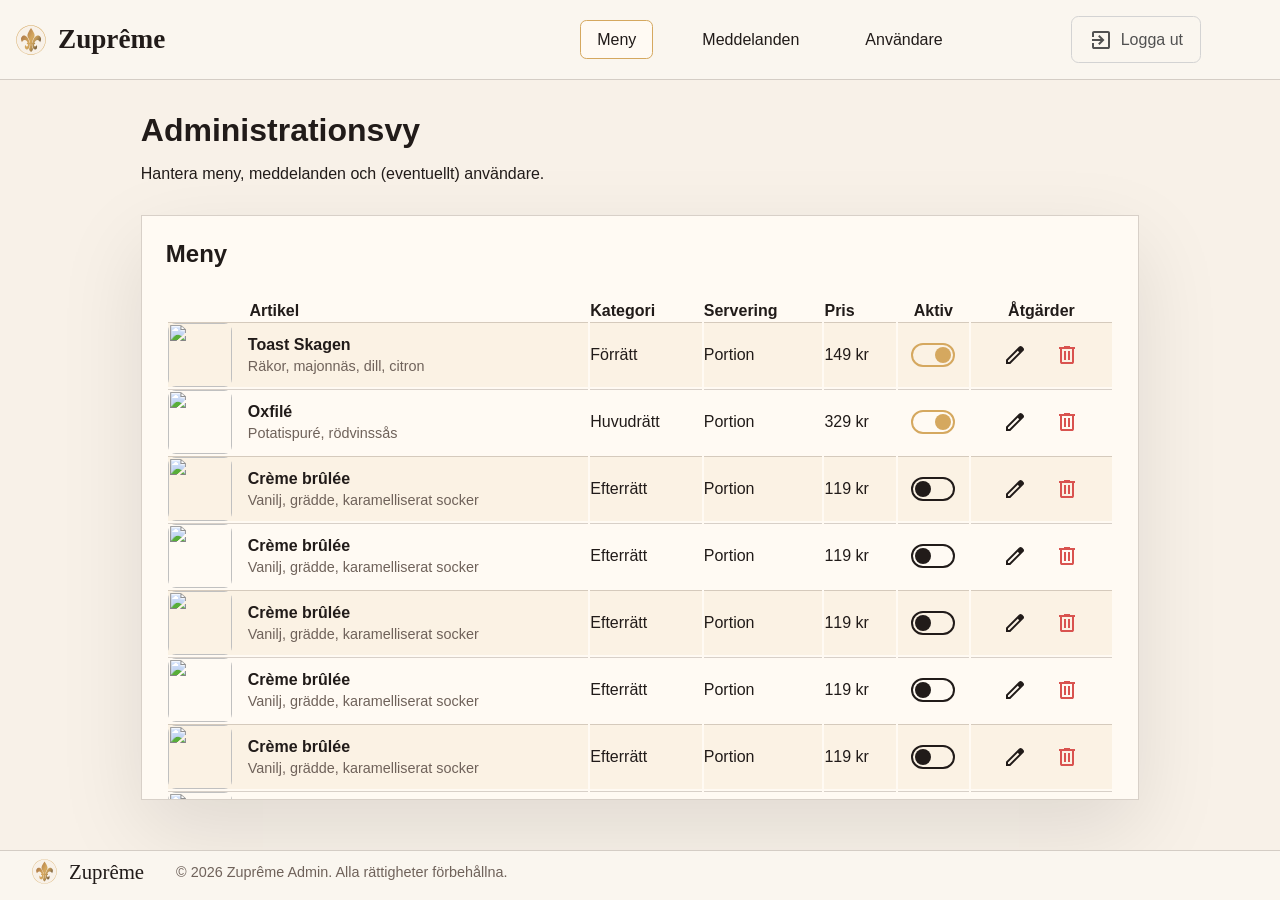
==== admin.html @ f4b2a922 "feat:create static admin dashboard w sample data" ====
<!doctype html>
<html lang="sv">
  <head>
    <meta charset="UTF-8" />
    <meta name="viewport" content="width=device-width, initial-scale=1.0" />
    <title>Zupreme Restaurant Administrationsvy</title>
    <link rel="icon" href="favicon.ico" />
    <link rel="stylesheet" href="assets/styles/global.css" />
    <link rel="stylesheet" href="assets/styles/admin.css" />
    <script src="assets/js/admin.js" defer></script>
  </head>
  <body>
    <header class="site-header">
      <a class="brand" href="/">
        <img src="assets/images/logo.svg" width="30" height="30" alt="" />
        <span class="site-name">Zuprême</span>
      </a>

      <nav class="admin-nav" aria-label="Administrationsvy">
        <div class="admin-tabs" role="tablist" aria-label="Administrationsvyer">
          <button
            id="tab-menu"
            role="tab"
            aria-selected="true"
            aria-controls="panel-menu"
            type="button"
          >
            Meny
          </button>

          <button
            id="tab-messages"
            role="tab"
            aria-selected="false"
            aria-controls="panel-messages"
            type="button"
          >
            Meddelanden
          </button>

          <button
            id="tab-users"
            role="tab"
            aria-selected="false"
            aria-controls="panel-users"
            type="button"
          >
            Användare
          </button>
        </div>

        <ul id="logout-menu" class="nav-menu">
          <li>
            <button type="button" id="logout-button">
              <span class="icon exit" aria-hidden="true"></span>
              Logga ut
            </button>
          </li>
        </ul>
      </nav>
    </header>
    <main class="admin-dashboard">
      <h1 id="admin-title">Administrationsvy</h1>
      <p>Hantera meny, meddelanden och (eventuellt) användare.</p>
      <section
        class="admin-card"
        id="panel-messages"
        role="tabpanel"
        aria-labelledby="tab-messages"
        hidden
      >
        <h2 class="admin-header">Meddelanden</h2>
        <table class="admin-table messages">
          <thead>
            <tr>
              <th>Datum</th>
              <th>Tid</th>
              <th>Avsändare</th>
              <th>Ämne</th>
              <th>Förhandsvisning</th>
              <th>Status</th>
              <th>Åtgärder</th>
            </tr>
          </thead>

          <tbody>
            <tr>
              <td>2026-06-30</td>
              <td>14:34</td>
              <td>Anna Karlsson</td>
              <td>Middag</td>
              <td>Hej, vill bara påminna om vår bokning imorgon.</td>
              <td>Oläst</td>
              <td>
                <div class="actions">
                  <button type="button" aria-label="Öppna">
                    <span class="icon visibility" aria-hidden="true"></span>
                  </button>
                  <button type="button" aria-label="Markera som läst">
                    <span class="icon email-read" aria-hidden="true"></span>
                  </button>
                  <button type="button" class="cancel" aria-label="Ta bort">
                    <span class="icon delete" aria-hidden="true"></span>
                  </button>
                </div>
              </td>
            </tr>
            <tr>
              <td>2026-06-30</td>
              <td>14:34</td>
              <td>Malin Svensson</td>
              <td>Allergier</td>
              <td>
                Hej! Jag undrar om ni kan anpassa menyn för personer med
                nötallergi?
              </td>
              <td>Läst</td>
              <td>
                <div class="actions">
                  <button type="button" aria-label="Öppna">
                    <span class="icon visibility" aria-hidden="true"></span>
                  </button>
                  <button type="button" aria-label="Markera som läst">
                    <span class="icon email-read" aria-hidden="true"></span>
                  </button>
                  <button type="button" class="cancel" aria-label="Ta bort">
                    <span class="icon delete" aria-hidden="true"></span>
                  </button>
                </div>
              </td>
            </tr>
            <tr>
              <td>2026-06-30</td>
              <td>14:34</td>
              <td>Sven Andersson</td>
              <td>Mat</td>
              <td>
                Hej, jag undrar om ni kan anpassa menyn för personer med
                glutenintolerans?
              </td>
              <td>Avvisat</td>
              <td>
                <div class="actions">
                  <button type="button" aria-label="Öppna">
                    <span class="icon visibility" aria-hidden="true"></span>
                  </button>
                  <button type="button" aria-label="Markera som läst">
                    <span class="icon email-read" aria-hidden="true"></span>
                  </button>
                  <button type="button" class="cancel" aria-label="Ta bort">
                    <span class="icon delete" aria-hidden="true"></span>
                  </button>
                </div>
              </td>
            </tr>
            <tr>
              <td>2026-06-30</td>
              <td>14:34</td>
              <td>Peter Johansson</td>
              <td>Lunch</td>
              <td>
                Hej, jag undrar om ni kan anpassa menyn för personer med
                laktosintolerans?
              </td>
              <td>Besvarat</td>
              <td>
                <div class="actions">
                  <button type="button" aria-label="Öppna">
                    <span class="icon visibility" aria-hidden="true"></span>
                  </button>
                  <button type="button" aria-label="Markera som läst">
                    <span class="icon email-read" aria-hidden="true"></span>
                  </button>
                  <button type="button" class="cancel" aria-label="Ta bort">
                    <span class="icon delete" aria-hidden="true"></span>
                  </button>
                </div>
              </td>
            </tr>
            <tr>
              <td>2026-06-30</td>
              <td>14:34</td>
              <td>Anna Karlsson</td>
              <td>Middag</td>
              <td>Hej, vill bara påminna om vår bokning imorgon.</td>
              <td>Oläst</td>
              <td>
                <div class="actions">
                  <button type="button" aria-label="Öppna">
                    <span class="icon visibility" aria-hidden="true"></span>
                  </button>
                  <button type="button" aria-label="Markera som läst">
                    <span class="icon email-read" aria-hidden="true"></span>
                  </button>
                  <button type="button" class="cancel" aria-label="Ta bort">
                    <span class="icon delete" aria-hidden="true"></span>
                  </button>
                </div>
              </td>
            </tr>
            <tr>
              <td>2026-06-30</td>
              <td>14:34</td>
              <td>Malin Svensson</td>
              <td>Allergier</td>
              <td>
                Hej! Jag undrar om ni kan anpassa menyn för personer med
                nötallergi?
              </td>
              <td>Läst</td>
              <td>
                <div class="actions">
                  <button type="button" aria-label="Öppna">
                    <span class="icon visibility" aria-hidden="true"></span>
                  </button>
                  <button type="button" aria-label="Markera som läst">
                    <span class="icon email-read" aria-hidden="true"></span>
                  </button>
                  <button type="button" class="cancel" aria-label="Ta bort">
                    <span class="icon delete" aria-hidden="true"></span>
                  </button>
                </div>
              </td>
            </tr>
            <tr>
              <td>2026-06-30</td>
              <td>14:34</td>
              <td>Sven Andersson</td>
              <td>Mat</td>
              <td>
                Hej, jag undrar om ni kan anpassa menyn för personer med
                glutenintolerans?
              </td>
              <td>Avvisat</td>
              <td>
                <div class="actions">
                  <button type="button" aria-label="Öppna">
                    <span class="icon visibility" aria-hidden="true"></span>
                  </button>
                  <button type="button" aria-label="Markera som läst">
                    <span class="icon email-read" aria-hidden="true"></span>
                  </button>
                  <button type="button" class="cancel" aria-label="Ta bort">
                    <span class="icon delete" aria-hidden="true"></span>
                  </button>
                </div>
              </td>
            </tr>
            <tr>
              <td>2026-06-30</td>
              <td>14:34</td>
              <td>Peter Johansson</td>
              <td>Lunch</td>
              <td>
                Hej, jag undrar om ni kan anpassa menyn för personer med
                laktosintolerans?
              </td>
              <td>Besvarat</td>
              <td>
                <div class="actions">
                  <button type="button" aria-label="Öppna">
                    <span class="icon visibility" aria-hidden="true"></span>
                  </button>
                  <button type="button" aria-label="Markera som läst">
                    <span class="icon email-read" aria-hidden="true"></span>
                  </button>
                  <button type="button" class="cancel" aria-label="Ta bort">
                    <span class="icon delete" aria-hidden="true"></span>
                  </button>
                </div>
              </td>
            </tr>
          </tbody>
        </table>
      </section>
      <section
        class="admin-card"
        id="panel-menu"
        role="tabpanel"
        aria-labelledby="tab-menu"
      >
        <h2 class="admin-header">Meny</h2>
        <table class="admin-table menu">
          <thead>
            <tr>
              <th>Artikel</th>
              <th>Kategori</th>
              <th>Servering</th>
              <th>Pris</th>
              <th>Aktiv</th>
              <th>Åtgärder</th>
            </tr>
          </thead>
          <tbody>
            <tr>
              <td>
                <div class="dish">
                  <img src="assets/images/dish-placeholder.jpg" alt="" />

                  <div class="dish-content">
                    <span class="dish-name">Toast Skagen</span>
                    <span class="dish-ingredients">
                      Räkor, majonnäs, dill, citron
                    </span>
                  </div>
                </div>
              </td>

              <td>Förrätt</td>
              <td>Portion</td>
              <td>149 kr</td>

              <td>
                <label class="toggle">
                  <input type="checkbox" checked />
                  <span class="slider"></span>
                </label>
              </td>

              <td>
                <div class="actions">
                  <button type="button" aria-label="Redigera Toast Skagen">
                    <span class="icon edit" aria-hidden="true"></span>
                  </button>

                  <button
                    type="button"
                    class="cancel"
                    aria-label="Ta bort Toast Skagen"
                  >
                    <span class="icon delete" aria-hidden="true"></span>
                  </button>
                </div>
              </td>
            </tr>

            <tr>
              <td>
                <div class="dish">
                  <img src="assets/images/dish-placeholder.jpg" alt="" />

                  <div class="dish-content">
                    <span class="dish-name">Oxfilé</span>
                    <span class="dish-ingredients">
                      Potatispuré, rödvinssås
                    </span>
                  </div>
                </div>
              </td>

              <td>Huvudrätt</td>
              <td>Portion</td>
              <td>329 kr</td>

              <td>
                <label class="toggle">
                  <input type="checkbox" checked />
                  <span class="slider"></span>
                </label>
              </td>

              <td>
                <div class="actions">
                  <button type="button" aria-label="Redigera Oxfilé">
                    <span class="icon edit" aria-hidden="true"></span>
                  </button>

                  <button
                    type="button"
                    class="cancel"
                    aria-label="Ta bort Oxfilé"
                  >
                    <span class="icon delete" aria-hidden="true"></span>
                  </button>
                </div>
              </td>
            </tr>

            <tr>
              <td>
                <div class="dish">
                  <img src="assets/images/dish-placeholder.jpg" alt="" />

                  <div class="dish-content">
                    <span class="dish-name">Crème brûlée</span>
                    <span class="dish-ingredients">
                      Vanilj, grädde, karamelliserat socker
                    </span>
                  </div>
                </div>
              </td>

              <td>Efterrätt</td>
              <td>Portion</td>
              <td>119 kr</td>

              <td>
                <label class="toggle">
                  <input type="checkbox" />
                  <span class="slider"></span>
                </label>
              </td>

              <td>
                <div class="actions">
                  <button type="button" aria-label="Redigera Crème brûlée">
                    <span class="icon edit" aria-hidden="true"></span>
                  </button>

                  <button
                    type="button"
                    class="cancel"
                    aria-label="Ta bort Crème brûlée"
                  >
                    <span class="icon delete" aria-hidden="true"></span>
                  </button>
                </div>
              </td>
            </tr>
            <tr>
              <td>
                <div class="dish">
                  <img src="assets/images/dish-placeholder.jpg" alt="" />

                  <div class="dish-content">
                    <span class="dish-name">Crème brûlée</span>
                    <span class="dish-ingredients">
                      Vanilj, grädde, karamelliserat socker
                    </span>
                  </div>
                </div>
              </td>

              <td>Efterrätt</td>
              <td>Portion</td>
              <td>119 kr</td>

              <td>
                <label class="toggle">
                  <input type="checkbox" />
                  <span class="slider"></span>
                </label>
              </td>

              <td>
                <div class="actions">
                  <button type="button" aria-label="Redigera Crème brûlée">
                    <span class="icon edit" aria-hidden="true"></span>
                  </button>

                  <button
                    type="button"
                    class="cancel"
                    aria-label="Ta bort Crème brûlée"
                  >
                    <span class="icon delete" aria-hidden="true"></span>
                  </button>
                </div>
              </td>
            </tr>
            <tr>
              <td>
                <div class="dish">
                  <img src="assets/images/dish-placeholder.jpg" alt="" />

                  <div class="dish-content">
                    <span class="dish-name">Crème brûlée</span>
                    <span class="dish-ingredients">
                      Vanilj, grädde, karamelliserat socker
                    </span>
                  </div>
                </div>
              </td>

              <td>Efterrätt</td>
              <td>Portion</td>
              <td>119 kr</td>

              <td>
                <label class="toggle">
                  <input type="checkbox" />
                  <span class="slider"></span>
                </label>
              </td>

              <td>
                <div class="actions">
                  <button type="button" aria-label="Redigera Crème brûlée">
                    <span class="icon edit" aria-hidden="true"></span>
                  </button>

                  <button
                    type="button"
                    class="cancel"
                    aria-label="Ta bort Crème brûlée"
                  >
                    <span class="icon delete" aria-hidden="true"></span>
                  </button>
                </div>
              </td>
            </tr>
            <tr>
              <td>
                <div class="dish">
                  <img src="assets/images/dish-placeholder.jpg" alt="" />

                  <div class="dish-content">
                    <span class="dish-name">Crème brûlée</span>
                    <span class="dish-ingredients">
                      Vanilj, grädde, karamelliserat socker
                    </span>
                  </div>
                </div>
              </td>

              <td>Efterrätt</td>
              <td>Portion</td>
              <td>119 kr</td>

              <td>
                <label class="toggle">
                  <input type="checkbox" />
                  <span class="slider"></span>
                </label>
              </td>

              <td>
                <div class="actions">
                  <button type="button" aria-label="Redigera Crème brûlée">
                    <span class="icon edit" aria-hidden="true"></span>
                  </button>

                  <button
                    type="button"
                    class="cancel"
                    aria-label="Ta bort Crème brûlée"
                  >
                    <span class="icon delete" aria-hidden="true"></span>
                  </button>
                </div>
              </td>
            </tr>
            <tr>
              <td>
                <div class="dish">
                  <img src="assets/images/dish-placeholder.jpg" alt="" />

                  <div class="dish-content">
                    <span class="dish-name">Crème brûlée</span>
                    <span class="dish-ingredients">
                      Vanilj, grädde, karamelliserat socker
                    </span>
                  </div>
                </div>
              </td>

              <td>Efterrätt</td>
              <td>Portion</td>
              <td>119 kr</td>

              <td>
                <label class="toggle">
                  <input type="checkbox" />
                  <span class="slider"></span>
                </label>
              </td>

              <td>
                <div class="actions">
                  <button type="button" aria-label="Redigera Crème brûlée">
                    <span class="icon edit" aria-hidden="true"></span>
                  </button>

                  <button
                    type="button"
                    class="cancel"
                    aria-label="Ta bort Crème brûlée"
                  >
                    <span class="icon delete" aria-hidden="true"></span>
                  </button>
                </div>
              </td>
            </tr>
            <tr>
              <td>
                <div class="dish">
                  <img src="assets/images/dish-placeholder.jpg" alt="" />

                  <div class="dish-content">
                    <span class="dish-name">Crème brûlée</span>
                    <span class="dish-ingredients">
                      Vanilj, grädde, karamelliserat socker
                    </span>
                  </div>
                </div>
              </td>

              <td>Efterrätt</td>
              <td>Portion</td>
              <td>119 kr</td>

              <td>
                <label class="toggle">
                  <input type="checkbox" />
                  <span class="slider"></span>
                </label>
              </td>

              <td>
                <div class="actions">
                  <button type="button" aria-label="Redigera Crème brûlée">
                    <span class="icon edit" aria-hidden="true"></span>
                  </button>

                  <button
                    type="button"
                    class="cancel"
                    aria-label="Ta bort Crème brûlée"
                  >
                    <span class="icon delete" aria-hidden="true"></span>
                  </button>
                </div>
              </td>
            </tr>
            <tr>
              <td>
                <div class="dish">
                  <img src="assets/images/dish-placeholder.jpg" alt="" />

                  <div class="dish-content">
                    <span class="dish-name">Crème brûlée</span>
                    <span class="dish-ingredients">
                      Vanilj, grädde, karamelliserat socker
                    </span>
                  </div>
                </div>
              </td>

              <td>Efterrätt</td>
              <td>Portion</td>
              <td>119 kr</td>

              <td>
                <label class="toggle">
                  <input type="checkbox" />
                  <span class="slider"></span>
                </label>
              </td>

              <td>
                <div class="actions">
                  <button type="button" aria-label="Redigera Crème brûlée">
                    <span class="icon edit" aria-hidden="true"></span>
                  </button>

                  <button
                    type="button"
                    class="cancel"
                    aria-label="Ta bort Crème brûlée"
                  >
                    <span class="icon delete" aria-hidden="true"></span>
                  </button>
                </div>
              </td>
            </tr>
          </tbody>
        </table>
      </section>
      <section
        class="admin-card"
        id="panel-users"
        role="tabpanel"
        aria-labelledby="tab-users"
        hidden
      >
        <h2 class="admin-header">Användare</h2>
        <table class="admin-table users">
          <thead>
            <tr>
              <th>Namn</th>
              <th>E-post</th>
              <th>Roll</th>
              <th>Status</th>
              <th>Åtgärder</th>
            </tr>
          </thead>
          <tbody>
            <tr>
              <td>Förnamn Efternamn</td>
              <td>admin@zupreme.se</td>
              <td>
                <div class="role">
                  <span class="icon shield-person" aria-hidden="true"></span>
                  Administratör
                </div>
              </td>
              <td>
                <label class="toggle">
                  <input
                    type="checkbox"
                    checked
                    aria-label="Aktivera eller inaktivera användare"
                  />
                  <span class="slider"></span>
                </label>
              </td>
              <td>
                <div class="actions">
                  <button type="button" aria-label="Redigera">
                    <span class="icon edit" aria-hidden="true"> </span>
                  </button>
                  <button type="button" class="cancel" aria-label="Ta bort">
                    <span class="icon delete" aria-hidden="true"> </span>
                  </button>
                </div>
              </td>
            </tr>
            <tr>
              <td>Förnamn Efternamn</td>
              <td>editor@zupreme.se</td>
              <td>
                <div class="role">
                  <span class="icon person-edit" aria-hidden="true"> </span>
                  Redaktör
                </div>
              </td>
              <td>
                <label class="toggle">
                  <input
                    type="checkbox"
                    aria-label="Aktivera eller inaktivera användare"
                  />
                  <span class="slider"></span>
                </label>
              </td>
              <td>
                <div class="actions">
                  <button type="button" aria-label="Redigera">
                    <span class="icon edit" aria-hidden="true"> </span>
                  </button>

                  <button type="button" class="cancel" aria-label="Ta bort">
                    <span class="icon delete" aria-hidden="true"></span>
                  </button>
                </div>
              </td>
            </tr>
          </tbody>
        </table>
      </section>
    </main>
    <footer class="site-footer">
      <h2 class="sr-only">Varumärke</h2>
      <a class="brand" href="/">
        <img src="assets/images/logo.svg" width="25" height="25" alt="" />
        <span class="site-name">Zuprême</span>
      </a>
      <h2 class="sr-only">Juridisk information</h2>
      <p class="footer-copy">
        © 2026 Zuprême Admin. Alla rättigheter förbehållna.
      </p>
    </footer>
  </body>
</html>
---- assets/styles/global.css ----
/* ==========================================================
   VARIABLES
   ========================================================== */

:root {
  --font-display: 'Cormorant Garamond', serif;
  --font-body: 'Inter', sans-serif;
  --font-heading: 'Playfair Display', serif;

  --gold: #d5a85f;

  --bg: #f8f1e8;
  --surface: #fffaf3;
  --header-bg: #faf6ef;
  --text: #211b19;
  --muted: #6f625a;
  --border: rgba(80, 60, 45, 0.22);
  --pattern: rgba(120, 100, 85, 0.12);
  --shadow: rgba(0, 0, 0, 0.1);
  --danger: #d9534f;
}

/* ==========================================================
   RESET / BASE
   ========================================================== */

* {
  margin: 0;
  padding: 0;
  box-sizing: border-box;
}

body {
  min-height: 100svh;
  font-family: var(--font-body);
  background: var(--bg);
  color: var(--text);
  display: grid;
  grid-template-rows: auto 1fr auto;
}

.sr-only {
  position: absolute;
  left: -10000px;
  top: auto;
  width: 1px;
  height: 1px;
  overflow: hidden;
}

/* ==========================================================
   SHARED LAYOUT
   ========================================================== */

[hidden] {
  display: none !important;
}

.admin-login,
.admin-dashboard {
  max-width: 1400px;
  margin: 0 auto;
  padding: 2rem;
}

.nav-menu {
  display: flex;
  gap: 2rem;
  padding: 0;
  list-style: none;
}

.nav-menu button,
.admin-tabs button {
  padding: 0.6rem 1rem;
  font: inherit;
  font-size: 1rem;
  color: var(--text);
  background: transparent;
  border: 1px solid transparent;
  border-radius: 0.4rem;
  cursor: pointer;
}

.nav-menu button {
  display: inline-flex;
  align-items: center;
  gap: 0.5rem;
}

.nav-menu button:hover,
.admin-tabs button:hover {
  color: black;
  background: white;
  border-color: var(--gold);
}

.nav-menu button:focus-visible,
.admin-tabs button:focus-visible {
  outline: 2px solid var(--gold);
  outline-offset: 2px;
}

#logout-button {
  outline: 0.5px solid lightgray;
  color: rgb(81, 81, 81);
  margin: 0 4rem 0 5rem;
}

/* ==========================================================
   HEADER
   ========================================================== */

.site-header {
  position: sticky;
  top: 0;
  z-index: 1000;
  display: grid;
  grid-template-columns: 1fr auto;
  align-items: center;
  gap: 1rem;
  padding: 1rem;
  background: var(--header-bg);
  border-bottom: 1px solid var(--border);
  min-height: 80px;
}

/* ==========================================================
   BRAND & LOGO
   ========================================================== */

.brand,
.site-footer a {
  display: inline-flex;
  align-items: center;
  gap: 0.75rem;
  justify-self: start;
  color: inherit;
  text-decoration: none;
}

.site-name {
  font-family: var(--font-display);
  font-size: 1.7rem;
  font-weight: 700;
  color: var(--text);
}

.logo-wrapper {
  display: inline-flex;
}

.logo-wrapper img {
  display: block;
  width: 30px;
  height: 30px;
}

.logo-small img,
.admin-link .logo {
  width: 15px;
  height: 15px;
}

/* ==========================================================
   ICONS
   ========================================================== */

.icon {
  display: inline-block;
  background-color: currentColor;
  -webkit-mask: var(--icon) center / contain no-repeat;
  mask: var(--icon) center / contain no-repeat;
}

.icon.login {
  --icon: url('../icons/login_24dp_CURRENTCOLOR_FILL0_wght400_GRAD0_opsz24.svg');
}

.icon.exit {
  --icon: url('../icons/exit-to-app_24dp_CURRENTCOLOR_FILL0_wght400_GRAD0_opsz24.svg');
}

.icon.delete {
  --icon: url('../icons/delete_24dp_CURRENTCOLOR_FILL0_wght400_GRAD0_opsz24.svg');
}

.icon.edit {
  --icon: url('../icons/edit_24dp_CURRENTCOLOR_FILL0_wght400_GRAD0_opsz24.svg');
}

.icon.event-busy {
  --icon: url('../icons/event_busy_24dp_CURRENTCOLOR_FILL0_wght400_GRAD0_opsz24.svg');
}

.icon.email-read {
  --icon: url('../icons/mark_email_read_24dp_CURRENTCOLOR_FILL0_wght400_GRAD0_opsz24.svg');
}

.icon.person-edit {
  --icon: url('../icons/person_edit_24dp_CURRENTCOLOR_FILL0_wght400_GRAD0_opsz24.svg');
}

.icon.shield-person {
  --icon: url('../icons/shield_person_24dp_CURRENTCOLOR_FILL0_wght400_GRAD0_opsz24.svg');
}

.icon.visibility {
  --icon: url('../icons/visibility_24dp_CURRENTCOLOR_FILL0_wght400_GRAD0_opsz24.svg');
}

/* ==========================================================
   FOOTER
   ========================================================== */

.site-footer {
  display: grid;
  grid-template-columns: auto 1fr;
  align-items: center;
  gap: 2rem;
  padding: 0.5rem 2rem 1rem;
  background: var(--header-bg);
  border-top: 1px solid var(--border);
}

.site-footer .brand {
  justify-self: start;
}

footer h2 {
  font-family: var(--font-heading);
}

footer .site-name {
  font-size: 1.3rem;
  font-weight: 500;
}

.site-footer .footer-copy {
  justify-self: left;
  margin: 0;
  padding: 0;
  font-size: 0.9rem;
  color: var(--muted);
}
---- assets/styles/admin.css ----
/* ==========================================================
   ADMIN NAVIGATION
   ========================================================== */

.admin-tabs {
  display: flex;
  flex-direction: row;
  gap: 2rem;
  padding: 0;
}

/* Active tab */
.admin-tabs button[aria-selected='true'] {
  color: var(--text);
  background: var(--surface);
  border-color: var(--gold);
}

.admin-nav {
  display: flex;
  align-items: center;
  gap: 2rem;
}

#logout-button {
  display: inline-flex;
  align-items: center;
  gap: 0.5rem;
}

/* ==========================================================
   ADMIN CARDS
   ========================================================== */
.admin-card {
  width: clamp(900px, 78vw, 1200px);
  margin: 1rem auto;
  padding: clamp(1rem, 2vw, 1.5rem);
  display: grid;
  gap: 2rem;
  max-height: 65vh;
  overflow: auto;
  background: var(--surface);
  border: 1px solid var(--border);
  box-shadow: 0 30px 80px var(--shadow);
}

/* ==========================================================
   ADMIN TYPOGRAPHY
   ========================================================== */

.admin-card h2 {
  font-size: 1.5rem;
}

#admin-title {
  padding-bottom: 1rem;
}

#admin-title + p {
  padding-bottom: 1rem;
}

/* ==========================================================
   TABLE ICONS
   ========================================================== */

.icon {
  width: 24px;
  height: 24px;
}

/* ==========================================================
   TABLES
   ========================================================== */

/* Tunna linjer mellan raderna */
.admin-table tbody td {
  border-top: 1px solid var(--border);
}

/* Guldlinje över tabellen */
.admin-table thead tr {
  border-top: 1px solid var(--gold);
}

/* Tjockare linje längst ned */
.admin-table tbody tr:last-child td {
  border-bottom: 2px solid var(--border);
}

/* Randiga rader */
.admin-table tbody tr:nth-child(even) {
  background: transparent;
}

.admin-table tbody tr:nth-child(odd) {
  background: color-mix(in srgb, var(--gold) 10%, transparent);
}

/* ==========================================================
   USERS TABLE
   ========================================================== */

.users th:first-child,
.users td:first-child {
  width: 35%;
  text-align: left;
}

.users th:nth-child(2),
.users td:nth-child(2),
.users th:nth-child(3),
.users td:nth-child(3) {
  text-align: left;
}

.users th:nth-child(4),
.users td:nth-child(4) {
  text-align: center;
}

/* ==========================================================
   MENU TABLE
   ========================================================== */
.menu th:first-child {
  padding-left: 5.1rem;
}

.menu th:first-child,
.menu td:first-child {
  width: 45%;
  text-align: left;
}

.menu th:nth-child(2),
.menu td:nth-child(2),
.menu th:nth-child(3),
.menu td:nth-child(3),
.menu th:nth-child(4),
.menu td:nth-child(4),
.menu th:nth-child(5),
.menu td:nth-child(5),
.menu th:nth-child(6),
.menu td:nth-child(6) {
  min-width: 10%;
  white-space: nowrap;
}

.menu th:nth-child(2),
.menu td:nth-child(2),
.menu th:nth-child(3),
.menu td:nth-child(3) {
  min-width: 15%;
  text-align: left;
}

.menu th:nth-child(4),
.menu td:nth-child(4) {
  text-align: left;
}

.menu th:nth-child(5),
.menu td:nth-child(5),
.menu th:nth-child(6),
.menu td:nth-child(6) {
  text-align: center;
}

/* ==========================================================
   MESSAGES TABLE
   ========================================================== */

.messages th:nth-child(1),
.messages td:nth-child(1),
.messages th:nth-child(2),
.messages td:nth-child(2) {
  width: 1%;
  white-space: nowrap;
}

.messages th:nth-child(3),
.messages td:nth-child(3) {
  width: 40%;
  padding-left: 4rem;
  text-align: left;
}

.messages th:nth-child(4),
.messages td:nth-child(4) {
  width: 20%;
  text-align: left;
}

.messages th:nth-child(5),
.messages td:nth-child(5) {
  width: 35%;
  text-align: left;
}

.messages th,
.messages td,
.users th,
.users td {
  padding-block: 1rem;
}

/* ==========================================================
   ACTION BUTTONS
   ========================================================== */

.actions {
  display: flex;
  align-items: center;
  justify-content: center;
  gap: 1rem;
}

.actions button {
  display: flex;
  align-items: center;
  justify-content: center;
  width: 36px;
  height: 36px;
  color: var(--text);
  background: transparent;
  border: none;
  border-radius: 0.4rem;
  cursor: pointer;
}

.actions button.cancel {
  color: var(--danger);
}

.actions button:hover {
  background: color-mix(in srgb, var(--gold) 30%, transparent);
}

.actions button.cancel:hover {
  background: color-mix(in srgb, var(--danger) 25%, transparent);
}

.actions button:focus-visible {
  outline: 2px solid var(--gold);
  outline-offset: 2px;
}

.actions button img {
  width: 24px;
  height: 24px;
}

/* ==========================================================
   ROLE
   ========================================================== */

.role {
  display: flex;
  align-items: center;
  gap: 0.5rem;
}

/* ==========================================================
   TOGGLE
   ========================================================== */

.toggle {
  position: relative;
  display: inline-block;

  width: 44px;
  height: 24px;
}

.toggle input {
  opacity: 0;
  width: 0;
  height: 0;
}

.slider {
  position: absolute;
  inset: 0;
  background: transparent;
  border: 2px solid var(--text);
  border-radius: 999px;
  cursor: pointer;
  transition: 0.2s ease;
}

.slider::before {
  content: '';
  position: absolute;
  left: 2px;
  top: 2px;
  width: 16px;
  height: 16px;
  background: var(--text);
  border-radius: 50%;
  transition: 0.2s ease;
}

/* På */

.toggle input:checked + .slider {
  border-color: var(--gold);
}

.toggle input:checked + .slider::before {
  transform: translateX(20px);
  background: var(--gold);
}

/* Hover */

.toggle:hover .slider {
  background: color-mix(in srgb, var(--gold) 8%, transparent);
}

/* Fokus */

.toggle input:focus-visible + .slider {
  outline: 2px solid var(--gold);
  outline-offset: 3px;
}

/* ==========================================================
   DISH / MENU ITEM
   ========================================================== */

.dish {
  display: flex;
  align-items: center;
  gap: 1rem;
}

.dish img {
  width: 64px;
  height: 64px;
  object-fit: cover;
  border-radius: 0.5rem;
  flex-shrink: 0;
}

.dish-content {
  display: flex;
  flex-direction: column;
  gap: 0.2rem;
}

.dish-name {
  font-weight: 600;
}

.dish-ingredients {
  font-size: 0.9rem;
  color: var(--muted);
}
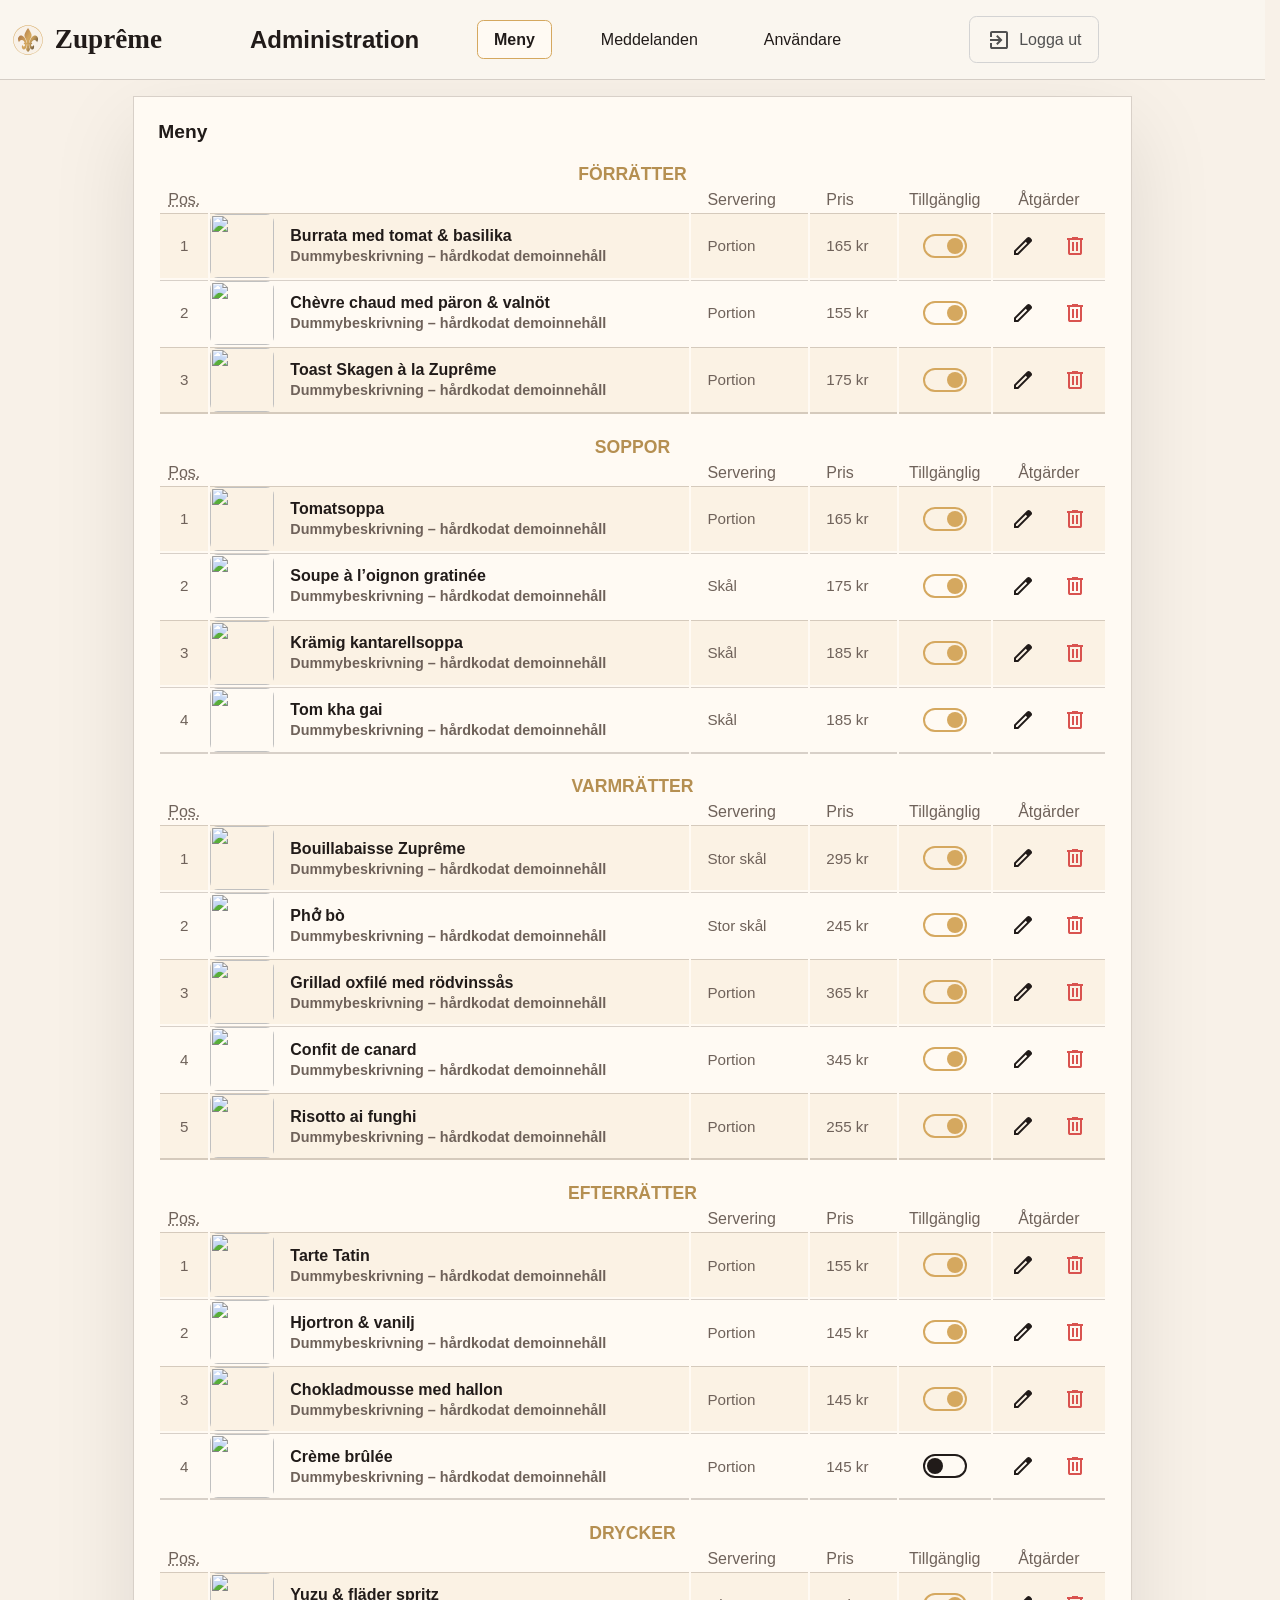
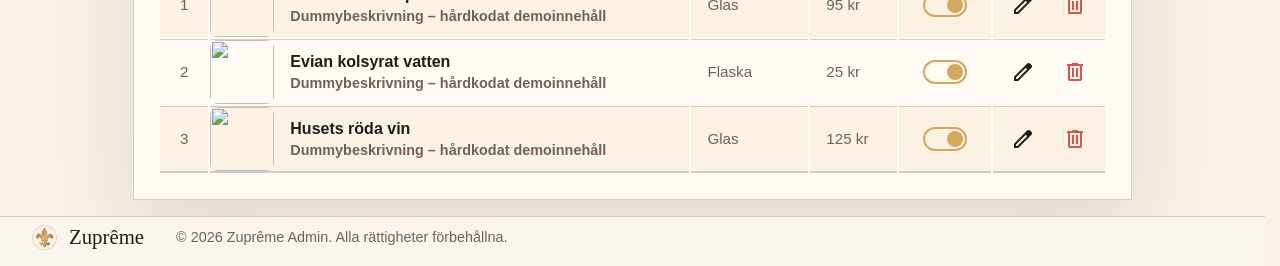
==== commit f82a7949: "feat: update admin dashboard layout and menu structure" ====
--- a/admin.html
+++ b/admin.html
@@ -3,7 +3,7 @@
   <head>
     <meta charset="UTF-8" />
     <meta name="viewport" content="width=device-width, initial-scale=1.0" />
-    <title>Zupreme Restaurant Administrationsvy</title>
+    <title>Zupreme Restaurant | Administration</title>
     <link rel="icon" href="favicon.ico" />
     <link rel="stylesheet" href="assets/styles/global.css" />
     <link rel="stylesheet" href="assets/styles/admin.css" />
@@ -16,6 +16,8 @@
         <span class="site-name">Zuprême</span>
       </a>
 
+      <h1 class="admin-title">Administration</h1>
+
       <nav class="admin-nav" aria-label="Administrationsvy">
         <div class="admin-tabs" role="tablist" aria-label="Administrationsvyer">
           <button
@@ -59,9 +61,11 @@
         </ul>
       </nav>
     </header>
-    <main class="admin-dashboard">
-      <h1 id="admin-title">Administrationsvy</h1>
-      <p>Hantera meny, meddelanden och (eventuellt) användare.</p>
+    <main class="content">
+      <!-- ======================================================
+        MESSAGES
+       ====================================================== -->
+
       <section
         class="admin-card"
         id="panel-messages"
@@ -273,6 +277,10 @@
           </tbody>
         </table>
       </section>
+
+      <!-- ======================================================
+       MENU
+       ====================================================== -->
       <section
         class="admin-card"
         id="panel-menu"
@@ -280,392 +288,1097 @@
         aria-labelledby="tab-menu"
       >
         <h2 class="admin-header">Meny</h2>
-        <table class="admin-table menu">
-          <thead>
-            <tr>
-              <th>Artikel</th>
-              <th>Kategori</th>
-              <th>Servering</th>
-              <th>Pris</th>
-              <th>Aktiv</th>
-              <th>Åtgärder</th>
-            </tr>
-          </thead>
-          <tbody>
-            <tr>
-              <td>
-                <div class="dish">
-                  <img src="assets/images/dish-placeholder.jpg" alt="" />
-
-                  <div class="dish-content">
-                    <span class="dish-name">Toast Skagen</span>
-                    <span class="dish-ingredients">
-                      Räkor, majonnäs, dill, citron
-                    </span>
-                  </div>
-                </div>
-              </td>
-
-              <td>Förrätt</td>
-              <td>Portion</td>
-              <td>149 kr</td>
-
-              <td>
-                <label class="toggle">
-                  <input type="checkbox" checked />
-                  <span class="slider"></span>
-                </label>
-              </td>
-
-              <td>
-                <div class="actions">
-                  <button type="button" aria-label="Redigera Toast Skagen">
-                    <span class="icon edit" aria-hidden="true"></span>
-                  </button>
-
-                  <button
-                    type="button"
-                    class="cancel"
-                    aria-label="Ta bort Toast Skagen"
-                  >
-                    <span class="icon delete" aria-hidden="true"></span>
-                  </button>
-                </div>
-              </td>
-            </tr>
-
-            <tr>
-              <td>
-                <div class="dish">
-                  <img src="assets/images/dish-placeholder.jpg" alt="" />
-
-                  <div class="dish-content">
-                    <span class="dish-name">Oxfilé</span>
-                    <span class="dish-ingredients">
-                      Potatispuré, rödvinssås
-                    </span>
-                  </div>
-                </div>
-              </td>
-
-              <td>Huvudrätt</td>
-              <td>Portion</td>
-              <td>329 kr</td>
-
-              <td>
-                <label class="toggle">
-                  <input type="checkbox" checked />
-                  <span class="slider"></span>
-                </label>
-              </td>
-
-              <td>
-                <div class="actions">
-                  <button type="button" aria-label="Redigera Oxfilé">
-                    <span class="icon edit" aria-hidden="true"></span>
-                  </button>
-
-                  <button
-                    type="button"
-                    class="cancel"
-                    aria-label="Ta bort Oxfilé"
-                  >
-                    <span class="icon delete" aria-hidden="true"></span>
-                  </button>
-                </div>
-              </td>
-            </tr>
-
-            <tr>
-              <td>
-                <div class="dish">
-                  <img src="assets/images/dish-placeholder.jpg" alt="" />
-
-                  <div class="dish-content">
-                    <span class="dish-name">Crème brûlée</span>
-                    <span class="dish-ingredients">
-                      Vanilj, grädde, karamelliserat socker
-                    </span>
-                  </div>
-                </div>
-              </td>
-
-              <td>Efterrätt</td>
-              <td>Portion</td>
-              <td>119 kr</td>
-
-              <td>
-                <label class="toggle">
-                  <input type="checkbox" />
-                  <span class="slider"></span>
-                </label>
-              </td>
-
-              <td>
-                <div class="actions">
-                  <button type="button" aria-label="Redigera Crème brûlée">
-                    <span class="icon edit" aria-hidden="true"></span>
-                  </button>
-
-                  <button
-                    type="button"
-                    class="cancel"
-                    aria-label="Ta bort Crème brûlée"
-                  >
-                    <span class="icon delete" aria-hidden="true"></span>
-                  </button>
-                </div>
-              </td>
-            </tr>
-            <tr>
-              <td>
-                <div class="dish">
-                  <img src="assets/images/dish-placeholder.jpg" alt="" />
-
-                  <div class="dish-content">
-                    <span class="dish-name">Crème brûlée</span>
-                    <span class="dish-ingredients">
-                      Vanilj, grädde, karamelliserat socker
-                    </span>
-                  </div>
-                </div>
-              </td>
-
-              <td>Efterrätt</td>
-              <td>Portion</td>
-              <td>119 kr</td>
-
-              <td>
-                <label class="toggle">
-                  <input type="checkbox" />
-                  <span class="slider"></span>
-                </label>
-              </td>
-
-              <td>
-                <div class="actions">
-                  <button type="button" aria-label="Redigera Crème brûlée">
-                    <span class="icon edit" aria-hidden="true"></span>
-                  </button>
-
-                  <button
-                    type="button"
-                    class="cancel"
-                    aria-label="Ta bort Crème brûlée"
-                  >
-                    <span class="icon delete" aria-hidden="true"></span>
-                  </button>
-                </div>
-              </td>
-            </tr>
-            <tr>
-              <td>
-                <div class="dish">
-                  <img src="assets/images/dish-placeholder.jpg" alt="" />
-
-                  <div class="dish-content">
-                    <span class="dish-name">Crème brûlée</span>
-                    <span class="dish-ingredients">
-                      Vanilj, grädde, karamelliserat socker
-                    </span>
-                  </div>
-                </div>
-              </td>
-
-              <td>Efterrätt</td>
-              <td>Portion</td>
-              <td>119 kr</td>
-
-              <td>
-                <label class="toggle">
-                  <input type="checkbox" />
-                  <span class="slider"></span>
-                </label>
-              </td>
-
-              <td>
-                <div class="actions">
-                  <button type="button" aria-label="Redigera Crème brûlée">
-                    <span class="icon edit" aria-hidden="true"></span>
-                  </button>
-
-                  <button
-                    type="button"
-                    class="cancel"
-                    aria-label="Ta bort Crème brûlée"
-                  >
-                    <span class="icon delete" aria-hidden="true"></span>
-                  </button>
-                </div>
-              </td>
-            </tr>
-            <tr>
-              <td>
-                <div class="dish">
-                  <img src="assets/images/dish-placeholder.jpg" alt="" />
-
-                  <div class="dish-content">
-                    <span class="dish-name">Crème brûlée</span>
-                    <span class="dish-ingredients">
-                      Vanilj, grädde, karamelliserat socker
-                    </span>
-                  </div>
-                </div>
-              </td>
-
-              <td>Efterrätt</td>
-              <td>Portion</td>
-              <td>119 kr</td>
-
-              <td>
-                <label class="toggle">
-                  <input type="checkbox" />
-                  <span class="slider"></span>
-                </label>
-              </td>
-
-              <td>
-                <div class="actions">
-                  <button type="button" aria-label="Redigera Crème brûlée">
-                    <span class="icon edit" aria-hidden="true"></span>
-                  </button>
-
-                  <button
-                    type="button"
-                    class="cancel"
-                    aria-label="Ta bort Crème brûlée"
-                  >
-                    <span class="icon delete" aria-hidden="true"></span>
-                  </button>
-                </div>
-              </td>
-            </tr>
-            <tr>
-              <td>
-                <div class="dish">
-                  <img src="assets/images/dish-placeholder.jpg" alt="" />
-
-                  <div class="dish-content">
-                    <span class="dish-name">Crème brûlée</span>
-                    <span class="dish-ingredients">
-                      Vanilj, grädde, karamelliserat socker
-                    </span>
-                  </div>
-                </div>
-              </td>
-
-              <td>Efterrätt</td>
-              <td>Portion</td>
-              <td>119 kr</td>
-
-              <td>
-                <label class="toggle">
-                  <input type="checkbox" />
-                  <span class="slider"></span>
-                </label>
-              </td>
-
-              <td>
-                <div class="actions">
-                  <button type="button" aria-label="Redigera Crème brûlée">
-                    <span class="icon edit" aria-hidden="true"></span>
-                  </button>
-
-                  <button
-                    type="button"
-                    class="cancel"
-                    aria-label="Ta bort Crème brûlée"
-                  >
-                    <span class="icon delete" aria-hidden="true"></span>
-                  </button>
-                </div>
-              </td>
-            </tr>
-            <tr>
-              <td>
-                <div class="dish">
-                  <img src="assets/images/dish-placeholder.jpg" alt="" />
-
-                  <div class="dish-content">
-                    <span class="dish-name">Crème brûlée</span>
-                    <span class="dish-ingredients">
-                      Vanilj, grädde, karamelliserat socker
-                    </span>
-                  </div>
-                </div>
-              </td>
-
-              <td>Efterrätt</td>
-              <td>Portion</td>
-              <td>119 kr</td>
-
-              <td>
-                <label class="toggle">
-                  <input type="checkbox" />
-                  <span class="slider"></span>
-                </label>
-              </td>
-
-              <td>
-                <div class="actions">
-                  <button type="button" aria-label="Redigera Crème brûlée">
-                    <span class="icon edit" aria-hidden="true"></span>
-                  </button>
-
-                  <button
-                    type="button"
-                    class="cancel"
-                    aria-label="Ta bort Crème brûlée"
-                  >
-                    <span class="icon delete" aria-hidden="true"></span>
-                  </button>
-                </div>
-              </td>
-            </tr>
-            <tr>
-              <td>
-                <div class="dish">
-                  <img src="assets/images/dish-placeholder.jpg" alt="" />
-
-                  <div class="dish-content">
-                    <span class="dish-name">Crème brûlée</span>
-                    <span class="dish-ingredients">
-                      Vanilj, grädde, karamelliserat socker
-                    </span>
-                  </div>
-                </div>
-              </td>
-
-              <td>Efterrätt</td>
-              <td>Portion</td>
-              <td>119 kr</td>
-
-              <td>
-                <label class="toggle">
-                  <input type="checkbox" />
-                  <span class="slider"></span>
-                </label>
-              </td>
-
-              <td>
-                <div class="actions">
-                  <button type="button" aria-label="Redigera Crème brûlée">
-                    <span class="icon edit" aria-hidden="true"></span>
-                  </button>
-
-                  <button
-                    type="button"
-                    class="cancel"
-                    aria-label="Ta bort Crème brûlée"
-                  >
-                    <span class="icon delete" aria-hidden="true"></span>
-                  </button>
-                </div>
-              </td>
-            </tr>
-          </tbody>
-        </table>
+
+        <!-- ======================================================
+            FÖRRÄTTER
+            ====================================================== -->
+
+        <section
+          class="menu-category-admin"
+          aria-labelledby="category-starters"
+        >
+          <h3 id="category-starters">Förrätter</h3>
+
+          <div class="table-wrapper">
+            <table class="admin-table menu">
+              <caption class="sr-only">
+                Menyartiklar i kategorin Förrätter
+              </caption>
+
+              <thead>
+                <tr>
+                  <th scope="col">
+                    <abbr title="Sorteringsordning">Pos.</abbr>
+                  </th>
+                  <th scope="col">
+                    <span class="sr-only">Rätt</span>
+                  </th>
+                  <th scope="col">Servering</th>
+                  <th scope="col">Pris</th>
+                  <th scope="col">Tillgänglig</th>
+                  <th scope="col">Åtgärder</th>
+                </tr>
+              </thead>
+
+              <tbody>
+                <tr>
+                  <td>1</td>
+
+                  <th scope="row">
+                    <div class="dish">
+                      <img
+                        src="assets/images/menu-items/burrata-med-tomat-och-basilika.webp"
+                        alt=""
+                      />
+
+                      <div class="dish-content">
+                        <span class="dish-name">
+                          Burrata med tomat &amp; basilika
+                        </span>
+                        <span class="dish-ingredients">
+                          Dummybeskrivning – hårdkodat demoinnehåll
+                        </span>
+                      </div>
+                    </div>
+                  </th>
+
+                  <td>Portion</td>
+                  <td>165 kr</td>
+
+                  <td>
+                    <label class="toggle">
+                      <input
+                        type="checkbox"
+                        checked
+                        aria-label="Tillgänglig: Burrata med tomat och basilika"
+                      />
+                      <span class="slider" aria-hidden="true"></span>
+                    </label>
+                  </td>
+
+                  <td>
+                    <div class="actions">
+                      <button
+                        type="button"
+                        aria-label="Redigera Burrata med tomat och basilika"
+                      >
+                        <span class="icon edit" aria-hidden="true"></span>
+                      </button>
+
+                      <button
+                        type="button"
+                        class="cancel"
+                        aria-label="Ta bort Burrata med tomat och basilika"
+                      >
+                        <span class="icon delete" aria-hidden="true"></span>
+                      </button>
+                    </div>
+                  </td>
+                </tr>
+
+                <tr>
+                  <td>2</td>
+
+                  <th scope="row">
+                    <div class="dish">
+                      <img
+                        src="assets/images/menu-items/chevre-chaud-med-paron-och-valnot.webp"
+                        alt=""
+                      />
+
+                      <div class="dish-content">
+                        <span class="dish-name">
+                          Chèvre chaud med päron &amp; valnöt
+                        </span>
+                        <span class="dish-ingredients">
+                          Dummybeskrivning – hårdkodat demoinnehåll
+                        </span>
+                      </div>
+                    </div>
+                  </th>
+
+                  <td>Portion</td>
+                  <td>155 kr</td>
+
+                  <td>
+                    <label class="toggle">
+                      <input
+                        type="checkbox"
+                        checked
+                        aria-label="Tillgänglig: Chèvre chaud med päron och valnöt"
+                      />
+                      <span class="slider" aria-hidden="true"></span>
+                    </label>
+                  </td>
+
+                  <td>
+                    <div class="actions">
+                      <button
+                        type="button"
+                        aria-label="Redigera Chèvre chaud med päron och valnöt"
+                      >
+                        <span class="icon edit" aria-hidden="true"></span>
+                      </button>
+
+                      <button
+                        type="button"
+                        class="cancel"
+                        aria-label="Ta bort Chèvre chaud med päron och valnöt"
+                      >
+                        <span class="icon delete" aria-hidden="true"></span>
+                      </button>
+                    </div>
+                  </td>
+                </tr>
+
+                <tr>
+                  <td>3</td>
+
+                  <th scope="row">
+                    <div class="dish">
+                      <img
+                        src="assets/images/menu-items/toast-skagen-a-la-zupreme.webp"
+                        alt=""
+                      />
+
+                      <div class="dish-content">
+                        <span class="dish-name">Toast Skagen à la Zuprême</span>
+                        <span class="dish-ingredients">
+                          Dummybeskrivning – hårdkodat demoinnehåll
+                        </span>
+                      </div>
+                    </div>
+                  </th>
+
+                  <td>Portion</td>
+                  <td>175 kr</td>
+
+                  <td>
+                    <label class="toggle">
+                      <input
+                        type="checkbox"
+                        checked
+                        aria-label="Tillgänglig: Toast Skagen à la Zuprême"
+                      />
+                      <span class="slider" aria-hidden="true"></span>
+                    </label>
+                  </td>
+
+                  <td>
+                    <div class="actions">
+                      <button
+                        type="button"
+                        aria-label="Redigera Toast Skagen à la Zuprême"
+                      >
+                        <span class="icon edit" aria-hidden="true"></span>
+                      </button>
+
+                      <button
+                        type="button"
+                        class="cancel"
+                        aria-label="Ta bort Toast Skagen à la Zuprême"
+                      >
+                        <span class="icon delete" aria-hidden="true"></span>
+                      </button>
+                    </div>
+                  </td>
+                </tr>
+              </tbody>
+            </table>
+          </div>
+        </section>
+
+        <!-- ======================================================
+            SOPPOR
+            ====================================================== -->
+
+        <section class="menu-category-admin" aria-labelledby="category-soups">
+          <h3 id="category-soups">Soppor</h3>
+
+          <div class="table-wrapper">
+            <table class="admin-table menu">
+              <caption class="sr-only">
+                Menyartiklar i kategorin Soppor
+              </caption>
+
+              <thead>
+                <tr>
+                  <th scope="col">
+                    <abbr title="Sorteringsordning">Pos.</abbr>
+                  </th>
+                  <th scope="col">
+                    <span class="sr-only">Rätt</span>
+                  </th>
+                  <th scope="col">Servering</th>
+                  <th scope="col">Pris</th>
+                  <th scope="col">Tillgänglig</th>
+                  <th scope="col">Åtgärder</th>
+                </tr>
+              </thead>
+
+              <tbody>
+                <tr>
+                  <td>1</td>
+
+                  <th scope="row">
+                    <div class="dish">
+                      <img
+                        src="assets/images/menu-items/kramig-tomatsoppa.webp"
+                        alt=""
+                      />
+                      <div class="dish-content">
+                        <span class="dish-name">Tomatsoppa</span>
+                        <span class="dish-ingredients">
+                          Dummybeskrivning – hårdkodat demoinnehåll
+                        </span>
+                      </div>
+                    </div>
+                  </th>
+
+                  <td>Portion</td>
+                  <td>165 kr</td>
+
+                  <td>
+                    <label class="toggle">
+                      <input
+                        type="checkbox"
+                        checked
+                        aria-label="Tillgänglig: Tomatsoppa"
+                      />
+                      <span class="slider" aria-hidden="true"></span>
+                    </label>
+                  </td>
+
+                  <td>
+                    <div class="actions">
+                      <button type="button" aria-label="Redigera Tomatsoppa">
+                        <span class="icon edit" aria-hidden="true"></span>
+                      </button>
+                      <button
+                        type="button"
+                        class="cancel"
+                        aria-label="Ta bort Tomatsoppa"
+                      >
+                        <span class="icon delete" aria-hidden="true"></span>
+                      </button>
+                    </div>
+                  </td>
+                </tr>
+
+                <tr>
+                  <td>2</td>
+
+                  <th scope="row">
+                    <div class="dish">
+                      <img
+                        src="assets/images/menu-items/soupe-a-loignon-gratinee.webp"
+                        alt=""
+                      />
+                      <div class="dish-content">
+                        <span class="dish-name">Soupe à l’oignon gratinée</span>
+                        <span class="dish-ingredients">
+                          Dummybeskrivning – hårdkodat demoinnehåll
+                        </span>
+                      </div>
+                    </div>
+                  </th>
+
+                  <td>Skål</td>
+                  <td>175 kr</td>
+
+                  <td>
+                    <label class="toggle">
+                      <input
+                        type="checkbox"
+                        checked
+                        aria-label="Tillgänglig: Soupe à l’oignon gratinée"
+                      />
+                      <span class="slider" aria-hidden="true"></span>
+                    </label>
+                  </td>
+
+                  <td>
+                    <div class="actions">
+                      <button
+                        type="button"
+                        aria-label="Redigera Soupe à l’oignon gratinée"
+                      >
+                        <span class="icon edit" aria-hidden="true"></span>
+                      </button>
+                      <button
+                        type="button"
+                        class="cancel"
+                        aria-label="Ta bort Soupe à l’oignon gratinée"
+                      >
+                        <span class="icon delete" aria-hidden="true"></span>
+                      </button>
+                    </div>
+                  </td>
+                </tr>
+
+                <tr>
+                  <td>3</td>
+
+                  <th scope="row">
+                    <div class="dish">
+                      <img
+                        src="assets/images/menu-items/kramig-kantarellsoppa.webp"
+                        alt=""
+                      />
+                      <div class="dish-content">
+                        <span class="dish-name">Krämig kantarellsoppa</span>
+                        <span class="dish-ingredients">
+                          Dummybeskrivning – hårdkodat demoinnehåll
+                        </span>
+                      </div>
+                    </div>
+                  </th>
+
+                  <td>Skål</td>
+                  <td>185 kr</td>
+
+                  <td>
+                    <label class="toggle">
+                      <input
+                        type="checkbox"
+                        checked
+                        aria-label="Tillgänglig: Krämig kantarellsoppa"
+                      />
+                      <span class="slider" aria-hidden="true"></span>
+                    </label>
+                  </td>
+
+                  <td>
+                    <div class="actions">
+                      <button
+                        type="button"
+                        aria-label="Redigera Krämig kantarellsoppa"
+                      >
+                        <span class="icon edit" aria-hidden="true"></span>
+                      </button>
+                      <button
+                        type="button"
+                        class="cancel"
+                        aria-label="Ta bort Krämig kantarellsoppa"
+                      >
+                        <span class="icon delete" aria-hidden="true"></span>
+                      </button>
+                    </div>
+                  </td>
+                </tr>
+
+                <tr>
+                  <td>4</td>
+
+                  <th scope="row">
+                    <div class="dish">
+                      <img
+                        src="assets/images/menu-items/tom-kha-gai.webp"
+                        alt=""
+                      />
+                      <div class="dish-content">
+                        <span class="dish-name">Tom kha gai</span>
+                        <span class="dish-ingredients">
+                          Dummybeskrivning – hårdkodat demoinnehåll
+                        </span>
+                      </div>
+                    </div>
+                  </th>
+
+                  <td>Skål</td>
+                  <td>185 kr</td>
+
+                  <td>
+                    <label class="toggle">
+                      <input
+                        type="checkbox"
+                        checked
+                        aria-label="Tillgänglig: Tom kha gai"
+                      />
+                      <span class="slider" aria-hidden="true"></span>
+                    </label>
+                  </td>
+
+                  <td>
+                    <div class="actions">
+                      <button type="button" aria-label="Redigera Tom kha gai">
+                        <span class="icon edit" aria-hidden="true"></span>
+                      </button>
+                      <button
+                        type="button"
+                        class="cancel"
+                        aria-label="Ta bort Tom kha gai"
+                      >
+                        <span class="icon delete" aria-hidden="true"></span>
+                      </button>
+                    </div>
+                  </td>
+                </tr>
+              </tbody>
+            </table>
+          </div>
+        </section>
+
+        <!-- ======================================================
+            VARMRÄTTER
+            ====================================================== -->
+
+        <section class="menu-category-admin" aria-labelledby="category-main">
+          <h3 id="category-main">Varmrätter</h3>
+
+          <div class="table-wrapper">
+            <table class="admin-table menu">
+              <caption class="sr-only">
+                Menyartiklar i kategorin Varmrätter
+              </caption>
+
+              <thead>
+                <tr>
+                  <th scope="col">
+                    <abbr title="Sorteringsordning">Pos.</abbr>
+                  </th>
+                  <th scope="col">
+                    <span class="sr-only">Rätt</span>
+                  </th>
+                  <th scope="col">Servering</th>
+                  <th scope="col">Pris</th>
+                  <th scope="col">Tillgänglig</th>
+                  <th scope="col">Åtgärder</th>
+                </tr>
+              </thead>
+
+              <tbody>
+                <tr>
+                  <td>1</td>
+                  <th scope="row">
+                    <div class="dish">
+                      <img
+                        src="assets/images/menu-items/bouillabaisse-zupreme.webp"
+                        alt=""
+                      />
+                      <div class="dish-content">
+                        <span class="dish-name">Bouillabaisse Zuprême</span>
+                        <span class="dish-ingredients">
+                          Dummybeskrivning – hårdkodat demoinnehåll
+                        </span>
+                      </div>
+                    </div>
+                  </th>
+                  <td>Stor skål</td>
+                  <td>295 kr</td>
+                  <td>
+                    <label class="toggle">
+                      <input
+                        type="checkbox"
+                        checked
+                        aria-label="Tillgänglig: Bouillabaisse Zuprême"
+                      />
+                      <span class="slider" aria-hidden="true"></span>
+                    </label>
+                  </td>
+                  <td>
+                    <div class="actions">
+                      <button
+                        type="button"
+                        aria-label="Redigera Bouillabaisse Zuprême"
+                      >
+                        <span class="icon edit" aria-hidden="true"></span>
+                      </button>
+                      <button
+                        type="button"
+                        class="cancel"
+                        aria-label="Ta bort Bouillabaisse Zuprême"
+                      >
+                        <span class="icon delete" aria-hidden="true"></span>
+                      </button>
+                    </div>
+                  </td>
+                </tr>
+
+                <tr>
+                  <td>2</td>
+                  <th scope="row">
+                    <div class="dish">
+                      <img src="assets/images/menu-items/pho-bo.webp" alt="" />
+                      <div class="dish-content">
+                        <span class="dish-name">Phở bò</span>
+                        <span class="dish-ingredients">
+                          Dummybeskrivning – hårdkodat demoinnehåll
+                        </span>
+                      </div>
+                    </div>
+                  </th>
+                  <td>Stor skål</td>
+                  <td>245 kr</td>
+                  <td>
+                    <label class="toggle">
+                      <input
+                        type="checkbox"
+                        checked
+                        aria-label="Tillgänglig: Phở bò"
+                      />
+                      <span class="slider" aria-hidden="true"></span>
+                    </label>
+                  </td>
+                  <td>
+                    <div class="actions">
+                      <button type="button" aria-label="Redigera Phở bò">
+                        <span class="icon edit" aria-hidden="true"></span>
+                      </button>
+                      <button
+                        type="button"
+                        class="cancel"
+                        aria-label="Ta bort Phở bò"
+                      >
+                        <span class="icon delete" aria-hidden="true"></span>
+                      </button>
+                    </div>
+                  </td>
+                </tr>
+
+                <tr>
+                  <td>3</td>
+                  <th scope="row">
+                    <div class="dish">
+                      <img
+                        src="assets/images/menu-items/grillad-oxfile-med-rodvinssas.webp"
+                        alt=""
+                      />
+                      <div class="dish-content">
+                        <span class="dish-name">
+                          Grillad oxfilé med rödvinssås
+                        </span>
+                        <span class="dish-ingredients">
+                          Dummybeskrivning – hårdkodat demoinnehåll
+                        </span>
+                      </div>
+                    </div>
+                  </th>
+                  <td>Portion</td>
+                  <td>365 kr</td>
+                  <td>
+                    <label class="toggle">
+                      <input
+                        type="checkbox"
+                        checked
+                        aria-label="Tillgänglig: Grillad oxfilé med rödvinssås"
+                      />
+                      <span class="slider" aria-hidden="true"></span>
+                    </label>
+                  </td>
+                  <td>
+                    <div class="actions">
+                      <button
+                        type="button"
+                        aria-label="Redigera Grillad oxfilé med rödvinssås"
+                      >
+                        <span class="icon edit" aria-hidden="true"></span>
+                      </button>
+                      <button
+                        type="button"
+                        class="cancel"
+                        aria-label="Ta bort Grillad oxfilé med rödvinssås"
+                      >
+                        <span class="icon delete" aria-hidden="true"></span>
+                      </button>
+                    </div>
+                  </td>
+                </tr>
+
+                <tr>
+                  <td>4</td>
+                  <th scope="row">
+                    <div class="dish">
+                      <img
+                        src="assets/images/menu-items/confit-de-canard.webp"
+                        alt=""
+                      />
+                      <div class="dish-content">
+                        <span class="dish-name">Confit de canard</span>
+                        <span class="dish-ingredients">
+                          Dummybeskrivning – hårdkodat demoinnehåll
+                        </span>
+                      </div>
+                    </div>
+                  </th>
+                  <td>Portion</td>
+                  <td>345 kr</td>
+                  <td>
+                    <label class="toggle">
+                      <input
+                        type="checkbox"
+                        checked
+                        aria-label="Tillgänglig: Confit de canard"
+                      />
+                      <span class="slider" aria-hidden="true"></span>
+                    </label>
+                  </td>
+                  <td>
+                    <div class="actions">
+                      <button
+                        type="button"
+                        aria-label="Redigera Confit de canard"
+                      >
+                        <span class="icon edit" aria-hidden="true"></span>
+                      </button>
+                      <button
+                        type="button"
+                        class="cancel"
+                        aria-label="Ta bort Confit de canard"
+                      >
+                        <span class="icon delete" aria-hidden="true"></span>
+                      </button>
+                    </div>
+                  </td>
+                </tr>
+
+                <tr>
+                  <td>5</td>
+                  <th scope="row">
+                    <div class="dish">
+                      <img
+                        src="assets/images/menu-items/risotto-ai-funghi.webp"
+                        alt=""
+                      />
+                      <div class="dish-content">
+                        <span class="dish-name">Risotto ai funghi</span>
+                        <span class="dish-ingredients">
+                          Dummybeskrivning – hårdkodat demoinnehåll
+                        </span>
+                      </div>
+                    </div>
+                  </th>
+                  <td>Portion</td>
+                  <td>255 kr</td>
+                  <td>
+                    <label class="toggle">
+                      <input
+                        type="checkbox"
+                        checked
+                        aria-label="Tillgänglig: Risotto ai funghi"
+                      />
+                      <span class="slider" aria-hidden="true"></span>
+                    </label>
+                  </td>
+                  <td>
+                    <div class="actions">
+                      <button
+                        type="button"
+                        aria-label="Redigera Risotto ai funghi"
+                      >
+                        <span class="icon edit" aria-hidden="true"></span>
+                      </button>
+                      <button
+                        type="button"
+                        class="cancel"
+                        aria-label="Ta bort Risotto ai funghi"
+                      >
+                        <span class="icon delete" aria-hidden="true"></span>
+                      </button>
+                    </div>
+                  </td>
+                </tr>
+              </tbody>
+            </table>
+          </div>
+        </section>
+
+        <!-- ======================================================
+            EFTERRÄTTER
+            ====================================================== -->
+
+        <section
+          class="menu-category-admin"
+          aria-labelledby="category-desserts"
+        >
+          <h3 id="category-desserts">Efterrätter</h3>
+
+          <div class="table-wrapper">
+            <table class="admin-table menu">
+              <caption class="sr-only">
+                Menyartiklar i kategorin Efterrätter
+              </caption>
+
+              <thead>
+                <tr>
+                  <th scope="col">
+                    <abbr title="Sorteringsordning">Pos.</abbr>
+                  </th>
+                  <th scope="col">
+                    <span class="sr-only">Rätt</span>
+                  </th>
+                  <th scope="col">Servering</th>
+                  <th scope="col">Pris</th>
+                  <th scope="col">Tillgänglig</th>
+                  <th scope="col">Åtgärder</th>
+                </tr>
+              </thead>
+
+              <tbody>
+                <tr>
+                  <td>1</td>
+                  <th scope="row">
+                    <div class="dish">
+                      <img
+                        src="assets/images/menu-items/tarte-tatin.webp"
+                        alt=""
+                      />
+                      <div class="dish-content">
+                        <span class="dish-name">Tarte Tatin</span>
+                        <span class="dish-ingredients">
+                          Dummybeskrivning – hårdkodat demoinnehåll
+                        </span>
+                      </div>
+                    </div>
+                  </th>
+                  <td>Portion</td>
+                  <td>155 kr</td>
+                  <td>
+                    <label class="toggle">
+                      <input
+                        type="checkbox"
+                        checked
+                        aria-label="Tillgänglig: Tarte Tatin"
+                      />
+                      <span class="slider" aria-hidden="true"></span>
+                    </label>
+                  </td>
+                  <td>
+                    <div class="actions">
+                      <button type="button" aria-label="Redigera Tarte Tatin">
+                        <span class="icon edit" aria-hidden="true"></span>
+                      </button>
+                      <button
+                        type="button"
+                        class="cancel"
+                        aria-label="Ta bort Tarte Tatin"
+                      >
+                        <span class="icon delete" aria-hidden="true"></span>
+                      </button>
+                    </div>
+                  </td>
+                </tr>
+
+                <tr>
+                  <td>2</td>
+                  <th scope="row">
+                    <div class="dish">
+                      <img
+                        src="assets/images/menu-items/hjortron-och-vanilj.webp"
+                        alt=""
+                      />
+                      <div class="dish-content">
+                        <span class="dish-name">Hjortron &amp; vanilj</span>
+                        <span class="dish-ingredients">
+                          Dummybeskrivning – hårdkodat demoinnehåll
+                        </span>
+                      </div>
+                    </div>
+                  </th>
+                  <td>Portion</td>
+                  <td>145 kr</td>
+                  <td>
+                    <label class="toggle">
+                      <input
+                        type="checkbox"
+                        checked
+                        aria-label="Tillgänglig: Hjortron och vanilj"
+                      />
+                      <span class="slider" aria-hidden="true"></span>
+                    </label>
+                  </td>
+                  <td>
+                    <div class="actions">
+                      <button
+                        type="button"
+                        aria-label="Redigera Hjortron och vanilj"
+                      >
+                        <span class="icon edit" aria-hidden="true"></span>
+                      </button>
+                      <button
+                        type="button"
+                        class="cancel"
+                        aria-label="Ta bort Hjortron och vanilj"
+                      >
+                        <span class="icon delete" aria-hidden="true"></span>
+                      </button>
+                    </div>
+                  </td>
+                </tr>
+
+                <tr>
+                  <td>3</td>
+                  <th scope="row">
+                    <div class="dish">
+                      <img
+                        src="assets/images/menu-items/chokladmousse-med-hallon.webp"
+                        alt=""
+                      />
+                      <div class="dish-content">
+                        <span class="dish-name">Chokladmousse med hallon</span>
+                        <span class="dish-ingredients">
+                          Dummybeskrivning – hårdkodat demoinnehåll
+                        </span>
+                      </div>
+                    </div>
+                  </th>
+                  <td>Portion</td>
+                  <td>145 kr</td>
+                  <td>
+                    <label class="toggle">
+                      <input
+                        type="checkbox"
+                        checked
+                        aria-label="Tillgänglig: Chokladmousse med hallon"
+                      />
+                      <span class="slider" aria-hidden="true"></span>
+                    </label>
+                  </td>
+                  <td>
+                    <div class="actions">
+                      <button
+                        type="button"
+                        aria-label="Redigera Chokladmousse med hallon"
+                      >
+                        <span class="icon edit" aria-hidden="true"></span>
+                      </button>
+                      <button
+                        type="button"
+                        class="cancel"
+                        aria-label="Ta bort Chokladmousse med hallon"
+                      >
+                        <span class="icon delete" aria-hidden="true"></span>
+                      </button>
+                    </div>
+                  </td>
+                </tr>
+
+                <tr>
+                  <td>4</td>
+                  <th scope="row">
+                    <div class="dish">
+                      <img
+                        src="assets/images/menu-items/creme-brulee.webp"
+                        alt=""
+                      />
+                      <div class="dish-content">
+                        <span class="dish-name">Crème brûlée</span>
+                        <span class="dish-ingredients">
+                          Dummybeskrivning – hårdkodat demoinnehåll
+                        </span>
+                      </div>
+                    </div>
+                  </th>
+                  <td>Portion</td>
+                  <td>145 kr</td>
+                  <td>
+                    <label class="toggle">
+                      <input
+                        type="checkbox"
+                        aria-label="Tillgänglig: Crème brûlée"
+                      />
+                      <span class="slider" aria-hidden="true"></span>
+                    </label>
+                  </td>
+                  <td>
+                    <div class="actions">
+                      <button type="button" aria-label="Redigera Crème brûlée">
+                        <span class="icon edit" aria-hidden="true"></span>
+                      </button>
+                      <button
+                        type="button"
+                        class="cancel"
+                        aria-label="Ta bort Crème brûlée"
+                      >
+                        <span class="icon delete" aria-hidden="true"></span>
+                      </button>
+                    </div>
+                  </td>
+                </tr>
+              </tbody>
+            </table>
+          </div>
+        </section>
+
+        <!-- ======================================================
+            DRYCKER
+            ====================================================== -->
+
+        <section class="menu-category-admin" aria-labelledby="category-drinks">
+          <h3 id="category-drinks">Drycker</h3>
+
+          <div class="table-wrapper">
+            <table class="admin-table menu">
+              <caption class="sr-only">
+                Menyartiklar i kategorin Drycker
+              </caption>
+
+              <thead>
+                <tr>
+                  <th scope="col">
+                    <abbr title="Sorteringsordning">Pos.</abbr>
+                  </th>
+                  <th scope="col">
+                    <span class="sr-only">Rätt</span>
+                  </th>
+                  <th scope="col">Servering</th>
+                  <th scope="col">Pris</th>
+                  <th scope="col">Tillgänglig</th>
+                  <th scope="col">Åtgärder</th>
+                </tr>
+              </thead>
+
+              <tbody>
+                <tr>
+                  <td>1</td>
+                  <th scope="row">
+                    <div class="dish">
+                      <img
+                        src="assets/images/menu-items/yuzu-och-flader-spritz.webp"
+                        alt=""
+                      />
+                      <div class="dish-content">
+                        <span class="dish-name">Yuzu &amp; fläder spritz</span>
+                        <span class="dish-ingredients">
+                          Dummybeskrivning – hårdkodat demoinnehåll
+                        </span>
+                      </div>
+                    </div>
+                  </th>
+                  <td>Glas</td>
+                  <td>95 kr</td>
+                  <td>
+                    <label class="toggle">
+                      <input
+                        type="checkbox"
+                        checked
+                        aria-label="Tillgänglig: Yuzu och fläder spritz"
+                      />
+                      <span class="slider" aria-hidden="true"></span>
+                    </label>
+                  </td>
+                  <td>
+                    <div class="actions">
+                      <button
+                        type="button"
+                        aria-label="Redigera Yuzu och fläder spritz"
+                      >
+                        <span class="icon edit" aria-hidden="true"></span>
+                      </button>
+                      <button
+                        type="button"
+                        class="cancel"
+                        aria-label="Ta bort Yuzu och fläder spritz"
+                      >
+                        <span class="icon delete" aria-hidden="true"></span>
+                      </button>
+                    </div>
+                  </td>
+                </tr>
+
+                <tr>
+                  <td>2</td>
+                  <th scope="row">
+                    <div class="dish">
+                      <img
+                        src="assets/images/menu-items/evian-kolsyrat-vatten.webp"
+                        alt=""
+                      />
+                      <div class="dish-content">
+                        <span class="dish-name">Evian kolsyrat vatten</span>
+                        <span class="dish-ingredients">
+                          Dummybeskrivning – hårdkodat demoinnehåll
+                        </span>
+                      </div>
+                    </div>
+                  </th>
+                  <td>Flaska</td>
+                  <td>25 kr</td>
+                  <td>
+                    <label class="toggle">
+                      <input
+                        type="checkbox"
+                        checked
+                        aria-label="Tillgänglig: Evian kolsyrat vatten"
+                      />
+                      <span class="slider" aria-hidden="true"></span>
+                    </label>
+                  </td>
+                  <td>
+                    <div class="actions">
+                      <button
+                        type="button"
+                        aria-label="Redigera Evian kolsyrat vatten"
+                      >
+                        <span class="icon edit" aria-hidden="true"></span>
+                      </button>
+                      <button
+                        type="button"
+                        class="cancel"
+                        aria-label="Ta bort Evian kolsyrat vatten"
+                      >
+                        <span class="icon delete" aria-hidden="true"></span>
+                      </button>
+                    </div>
+                  </td>
+                </tr>
+
+                <tr>
+                  <td>3</td>
+                  <th scope="row">
+                    <div class="dish">
+                      <img
+                        src="assets/images/menu-items/husets-roda-vin.webp"
+                        alt=""
+                      />
+                      <div class="dish-content">
+                        <span class="dish-name">Husets röda vin</span>
+                        <span class="dish-ingredients">
+                          Dummybeskrivning – hårdkodat demoinnehåll
+                        </span>
+                      </div>
+                    </div>
+                  </th>
+                  <td>Glas</td>
+                  <td>125 kr</td>
+                  <td>
+                    <label class="toggle">
+                      <input
+                        type="checkbox"
+                        checked
+                        aria-label="Tillgänglig: Husets röda vin"
+                      />
+                      <span class="slider" aria-hidden="true"></span>
+                    </label>
+                  </td>
+                  <td>
+                    <div class="actions">
+                      <button
+                        type="button"
+                        aria-label="Redigera Husets röda vin"
+                      >
+                        <span class="icon edit" aria-hidden="true"></span>
+                      </button>
+                      <button
+                        type="button"
+                        class="cancel"
+                        aria-label="Ta bort Husets röda vin"
+                      >
+                        <span class="icon delete" aria-hidden="true"></span>
+                      </button>
+                    </div>
+                  </td>
+                </tr>
+              </tbody>
+            </table>
+          </div>
+        </section>
       </section>
+
+      <!-- ======================================================
+       USERS
+       ====================================================== -->
+
       <section
         class="admin-card"
         id="panel-users"
@@ -686,7 +1399,7 @@
           </thead>
           <tbody>
             <tr>
-              <td>Förnamn Efternamn</td>
+              <th scope="row">Förnamn Efternamn</th>
               <td>admin@zupreme.se</td>
               <td>
                 <div class="role">
@@ -716,7 +1429,7 @@
               </td>
             </tr>
             <tr>
-              <td>Förnamn Efternamn</td>
+              <th scope="row">Förnamn Efternamn</th>
               <td>editor@zupreme.se</td>
               <td>
                 <div class="role">
--- a/assets/styles/global.css
+++ b/assets/styles/global.css
@@ -28,6 +28,11 @@
   margin: 0;
   padding: 0;
   box-sizing: border-box;
+}
+
+/*  Reserve space for scrollbar to avoid layout shift when it appears */
+html {
+  scrollbar-gutter: stable;
 }
 
 body {
@@ -116,10 +121,10 @@
   top: 0;
   z-index: 1000;
   display: grid;
-  grid-template-columns: 1fr auto;
-  align-items: center;
-  gap: 1rem;
-  padding: 1rem;
+  grid-template-columns: 0.5fr auto auto;
+  align-items: center;
+  gap: 0.8rem;
+  padding: 0.8rem;
   background: var(--header-bg);
   border-bottom: 1px solid var(--border);
   min-height: 80px;
--- a/assets/styles/admin.css
+++ b/assets/styles/admin.css
@@ -14,6 +14,7 @@
   color: var(--text);
   background: var(--surface);
   border-color: var(--gold);
+  font-weight: 600;
 }
 
 .admin-nav {
@@ -36,9 +37,10 @@
   margin: 1rem auto;
   padding: clamp(1rem, 2vw, 1.5rem);
   display: grid;
-  gap: 2rem;
-  max-height: 65vh;
+  gap: 1rem;
+  /* max-height: 65vh; */
   overflow: auto;
+  overflow-x: hidden;
   background: var(--surface);
   border: 1px solid var(--border);
   box-shadow: 0 30px 80px var(--shadow);
@@ -47,9 +49,23 @@
 /* ==========================================================
    ADMIN TYPOGRAPHY
    ========================================================== */
+h1 {
+  font-size: 1.5rem;
+  font-weight: 600;
+  text-align: center;
+}
 
 .admin-card h2 {
-  font-size: 1.5rem;
+  font-size: 1.2rem;
+}
+
+h3 {
+  font-size: 1.1rem;
+  font-weight: 600;
+  text-align: center;
+  text-transform: uppercase;
+  margin: 0.3rem 0 0.25rem;
+  color: color-mix(in srgb, var(--gold) 85%, black);
 }
 
 #admin-title {
@@ -73,8 +89,23 @@
    TABLES
    ========================================================== */
 
+thead tr th {
+  text-align: left;
+  font-weight: 500;
+  color: var(--muted);
+  padding-inline: 0.25rem;
+}
+
+tbody td {
+  font-size: 0.95rem;
+  font-weight: 400;
+  color: var(--muted);
+  padding-inline: 0.25rem;
+}
+
 /* Tunna linjer mellan raderna */
-.admin-table tbody td {
+.admin-table tbody td,
+.admin-table tbody th {
   border-top: 1px solid var(--border);
 }
 
@@ -84,6 +115,7 @@
 }
 
 /* Tjockare linje längst ned */
+.admin-table tbody tr:last-child th,
 .admin-table tbody tr:last-child td {
   border-bottom: 2px solid var(--border);
 }
@@ -103,8 +135,8 @@
 
 .users th:first-child,
 .users td:first-child {
-  width: 35%;
-  text-align: left;
+  width: 15%;
+  text-align: center;
 }
 
 .users th:nth-child(2),
@@ -112,6 +144,7 @@
 .users th:nth-child(3),
 .users td:nth-child(3) {
   text-align: left;
+  padding-inline: 1rem;
 }
 
 .users th:nth-child(4),
@@ -122,18 +155,21 @@
 /* ==========================================================
    MENU TABLE
    ========================================================== */
-.menu th:first-child {
-  padding-left: 5.1rem;
-}
-
 .menu th:first-child,
 .menu td:first-child {
-  width: 45%;
-  text-align: left;
+  width: 1%;
+  white-space: nowrap;
+  text-align: center;
+  padding-inline: 0.5rem;
 }
 
 .menu th:nth-child(2),
-.menu td:nth-child(2),
+.menu td:nth-child(2) {
+  min-width: 30%;
+  text-align: left;
+  padding-inline-end: 1rem;
+}
+
 .menu th:nth-child(3),
 .menu td:nth-child(3),
 .menu th:nth-child(4),
@@ -142,21 +178,22 @@
 .menu td:nth-child(5),
 .menu th:nth-child(6),
 .menu td:nth-child(6) {
-  min-width: 10%;
+  min-width: 8%;
   white-space: nowrap;
-}
-
-.menu th:nth-child(2),
-.menu td:nth-child(2),
+  text-align: center;
+}
+
 .menu th:nth-child(3),
 .menu td:nth-child(3) {
   min-width: 15%;
   text-align: left;
+  padding-inline: 1rem;
 }
 
 .menu th:nth-child(4),
 .menu td:nth-child(4) {
   text-align: left;
+  padding-inline: 1rem;
 }
 
 .menu th:nth-child(5),
@@ -356,3 +393,29 @@
   font-size: 0.9rem;
   color: var(--muted);
 }
+
+@media (max-width: 1100px) {
+  .admin-title {
+    position: absolute;
+    width: 1px;
+    height: 1px;
+    padding: 0;
+    margin: -1px;
+    overflow: hidden;
+    clip: rect(0 0 0 0);
+    white-space: nowrap;
+    border: 0;
+  }
+
+  .admin-nav {
+    gap: 1rem;
+  }
+
+  .admin-tabs {
+    gap: 0.5rem;
+  }
+
+  #logout-button {
+    margin: 0;
+  }
+}
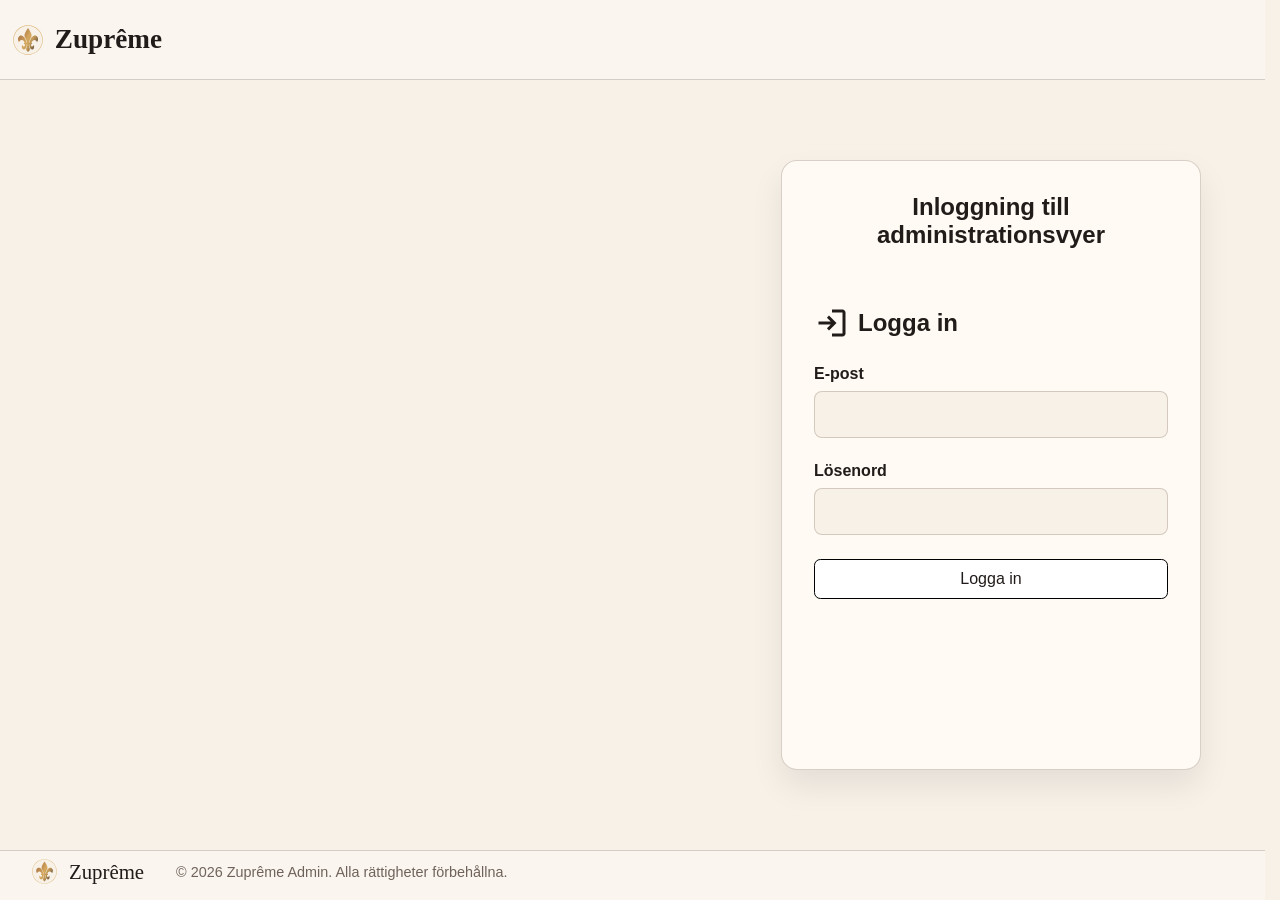
==== commit 253c3991: "feat: protect admin dashboard with authentication" ====
--- a/admin.html
+++ b/admin.html
@@ -7,11 +7,10 @@
     <link rel="icon" href="favicon.ico" />
     <link rel="stylesheet" href="assets/styles/global.css" />
     <link rel="stylesheet" href="assets/styles/admin.css" />
-    <script src="assets/js/admin.js" defer></script>
   </head>
-  <body>
+  <body class="auth-pending">
     <header class="site-header">
-      <a class="brand" href="/">
+      <a class="brand" href="index.html">
         <img src="assets/images/logo.svg" width="30" height="30" alt="" />
         <span class="site-name">Zuprême</span>
       </a>
@@ -25,6 +24,7 @@
             role="tab"
             aria-selected="true"
             aria-controls="panel-menu"
+            tabindex="0"
             type="button"
           >
             Meny
@@ -35,6 +35,7 @@
             role="tab"
             aria-selected="false"
             aria-controls="panel-messages"
+            tabindex="-1"
             type="button"
           >
             Meddelanden
@@ -45,6 +46,7 @@
             role="tab"
             aria-selected="false"
             aria-controls="panel-users"
+            tabindex="-1"
             type="button"
           >
             Användare
@@ -1464,7 +1466,7 @@
     </main>
     <footer class="site-footer">
       <h2 class="sr-only">Varumärke</h2>
-      <a class="brand" href="/">
+      <a class="brand" href="index.html">
         <img src="assets/images/logo.svg" width="25" height="25" alt="" />
         <span class="site-name">Zuprême</span>
       </a>
@@ -1473,5 +1475,6 @@
         © 2026 Zuprême Admin. Alla rättigheter förbehållna.
       </p>
     </footer>
+    <script type="module" src="assets/js/admin.js"></script>
   </body>
 </html>
--- a/assets/styles/global.css
+++ b/assets/styles/global.css
@@ -248,3 +248,54 @@
   font-size: 0.9rem;
   color: var(--muted);
 }
+
+/* ==========================================================
+   STATUS MESSAGES
+   ========================================================== */
+
+/* Status from API */
+
+.status-message {
+  padding: 0.75rem 1rem;
+  border-radius: 6px;
+  margin: 0 0 1rem 0;
+  font-size: 1rem;
+}
+.status-message:not(:empty) {
+  display: block;
+}
+
+/* Varianter ska stå EFTER basregeln */
+.status-message.info,
+.status-message.loading {
+  background-color: #e7f3ff;
+  border: 1px solid #b6dcff;
+}
+.status-message.success {
+  background-color: #d4edda;
+  border: 1px solid #c3e6cb;
+  color: #155724;
+}
+.status-message.error {
+  background-color: #f8d7da;
+  border: 1px solid #f5c6cb;
+  color: #ae3d1b;
+}
+
+/* Not utilized yet, but can be used for warning messages in the future */
+
+/* .status-message.warning {
+  background: #fff3cd;
+  border: 1px solid #ffeeba;
+  color: #6b5206;
+} */
+
+/* ==========================================================
+   AUTHENTICATION PENDING STATE - INITIAL BLOCKING OF ADMIN INTERFACE
+   ========================================================== */
+
+.auth-pending .site-header,
+.auth-pending .content,
+.auth-pending .site-footer {
+  visibility: hidden;
+}
